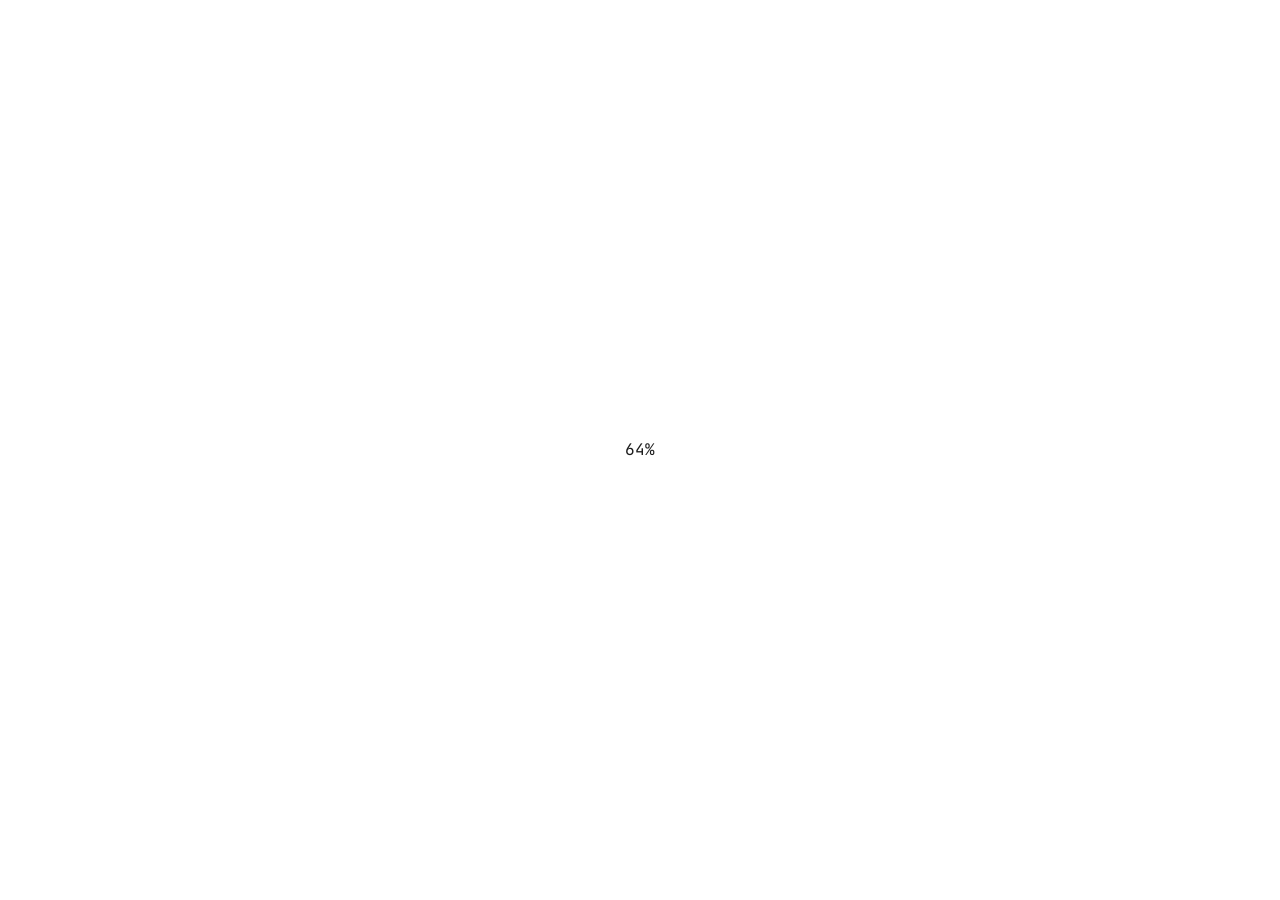
==== index.html @ c59735b4 "Contact modal: email opens mail client, telegram opens chat, phone copies on desktop and calls on mo" ====
<!doctype html>
<html lang="ru">
<head>
  <meta charset="utf-8" />
  <meta name="viewport" content="width=device-width, initial-scale=1" />
  <title>ruslan an — product designer</title>
  <meta name="description" content="product designer at paygine/method. 6 years in B2B/B2C: ux research and data-driven interface design." />
  <meta property="og:type" content="website" />
  <meta property="og:site_name" content="ruslan an" />
  <meta property="og:title" content="ruslan an — product designer" />
  <meta property="og:description" content="product designer at paygine/method. 6 years in B2B/B2C: ux research and data-driven interface design." />
  <meta property="og:url" content="https://antwentythree.site/" />
  <meta property="og:image" content="https://antwentythree.site/assets/og/og-default.jpg" />
  <meta property="og:image:type" content="image/jpeg" />
  <meta property="og:image:width" content="1200" />
  <meta property="og:image:height" content="630" />
  <meta property="og:image:alt" content="ruslan an — product designer" />
  <meta name="twitter:card" content="summary_large_image" />
  <meta name="twitter:title" content="ruslan an — product designer" />
  <meta name="twitter:description" content="product designer at paygine/method. 6 years in B2B/B2C: ux research and data-driven interface design." />
  <meta name="twitter:image" content="https://antwentythree.site/assets/og/og-default.jpg" />
  <link rel="icon" href="assets/img/1DFH9G4M8G8WKBAH5VSBCNGBVE.jpg" />
  <script>try{var t=localStorage.getItem('theme');document.documentElement.setAttribute('data-theme',t==='dark'?'dark':'light');}catch(e){}</script>
  <script>try{var n=(performance.getEntriesByType('navigation')[0]||{}).type,r=document.referrer,i=r&&r.indexOf(location.origin)===0;if(!matchMedia('(prefers-reduced-motion: reduce)').matches&&(n==='reload'||!i))document.documentElement.classList.add('loading');}catch(e){}</script>
  <link rel="preconnect" href="https://fonts.googleapis.com" />
  <link rel="preconnect" href="https://fonts.gstatic.com" crossorigin />
  <link href="https://fonts.googleapis.com/css2?family=JetBrains+Mono:wght@400;500&display=swap" rel="stylesheet" />
  <link rel="stylesheet" href="css/styles.css?v=1794955329" />
</head>
<body>
  <a id="top"></a>
  <div class="site">
    <div class="main-grid">

      <!-- ============ SIDEBAR ============ -->
      <aside class="card sidebar">
        <div class="stack gap-16 full">
          <div class="full" style="display:flex;align-items:flex-start;justify-content:space-between;gap:16px">
            <img class="avatar avatar--light" src="assets/img/1DFH9G4M8G8WKBAH5VSBCNGBVE.jpg" alt="Руслан Ан" /><img class="avatar avatar--dark" src="assets/img/avatar-dark.jpg" alt="Руслан Ан" />
            <div class="controls">
              <button class="lang-btn" type="button" aria-label="Сменить язык">eng</button>
              <button class="theme-btn" type="button" aria-label="Сменить тему">
                <svg class="icon i-moon" viewBox="0 0 24 24" fill="none" aria-hidden="true"><path d="M21 12.79A9 9 0 1 1 11.21 3 7 7 0 0 0 21 12.79z" stroke="currentColor" stroke-width="2" stroke-linecap="round" stroke-linejoin="round"/></svg>
                <svg class="icon i-sun" viewBox="0 0 24 24" fill="none" aria-hidden="true"><circle cx="12" cy="12" r="4" stroke="currentColor" stroke-width="2"/><path d="M12 2v2M12 20v2M2 12h2M20 12h2M4.9 4.9l1.4 1.4M17.7 17.7l1.4 1.4M19.1 4.9l-1.4 1.4M6.3 17.7l-1.4 1.4" stroke="currentColor" stroke-width="2" stroke-linecap="round"/></svg>
              </button>
            </div>
          </div>

          <div class="stack gap-16 full">
            <div class="stack gap-1 full">
              <div class="label" data-en="ruslan an">руслан ан</div>
              <div class="role" data-en="<span class='muted-56'>product designer at</span> <a class='co-link' href='https://paygine.ru/' target='_blank' rel='noopener'>paygine</a><span class='muted-56'>/</span><a class='co-link' href='https://methodpay.ru/' target='_blank' rel='noopener'>method</a>"><span class="muted-56">продуктовый дизайнер в</span> <a class="co-link" href="https://paygine.ru/" target="_blank" rel="noopener">paygine</a><span class="muted-56">/</span><a class="co-link" href="https://methodpay.ru/" target="_blank" rel="noopener">method</a></div>
            </div>

            <div class="stack gap-1 full">
              <a class="inline-link" href="about.html">
                <span class="label" data-en="experience">опыт</span>
                <svg class="icon" viewBox="0 0 24 24" fill="none" xmlns="http://www.w3.org/2000/svg" aria-hidden="true">
                  <path d="M8 16 16 8" stroke="currentColor" stroke-width="1.5" stroke-linecap="round"/>
                  <path d="M9 8h7v7" stroke="currentColor" stroke-width="1.5" stroke-linecap="round" stroke-linejoin="round"/>
                </svg>
              </a>
              <div class="muted-56" data-en="6 years in B2B/B2C (e-commerce, medtech, eventech, AI-tech, mobile apps). i've worked in studios, in product, in startups, and in managing / mentoring designers">6 лет в B2B/B2C (e-commerce, medtech, eventech, AI-tech, мобильные приложения) имею опыт работы в студиях, продукте, стартапах и управлении/обучении дизайнеров</div>
            </div>
          </div>
        </div>

        <div class="sidebar-links">
          <button class="contact-btn" type="button" data-contact aria-haspopup="dialog" aria-expanded="false"><span data-en="contact">связаться</span><kbd class="contact-kbd" aria-hidden="true">c</kbd></button>
        </div>
      </aside>

      <!-- ============ FEED ============ -->
      <main class="card feed">
        <div class="feed-inner">

          <!-- 4. lately -->
          <a class="work" href="https://t.me/lately_test_bot" target="_blank" rel="noopener">
            <div class="work-thumb"><video src="assets/video/lately.mp4?v=1794592111" poster="assets/video/lately-poster.jpg?v=1794592111" autoplay muted loop playsinline preload="auto" aria-label="lately — анимация приложения"></video></div>
            <div class="work-meta">
              <div class="label" data-en="lately — learn languages [2026]">lately — учись языкам [2026]</div>
              <div class="muted" data-en="in 2 weeks i vibe-coded a telegram bot for learning languages for the CIS market">за 2 недели навайбкодил тг-бота по обучению языков для сегмента СНГ</div>
            </div>
          </a>

          <!-- 5. на грядке -->
          <a class="work" href="https://gryadkavkus.ru/" target="_blank" rel="noopener">
            <div class="work-thumb"><video src="assets/video/na-gryadke.mp4?v=1794592111" poster="assets/video/na-gryadke-poster.jpg?v=1794592111" autoplay muted loop playsinline preload="auto" aria-label="на грядке — анимация приложения"></video></div>
            <div class="work-meta">
              <div class="label" data-en="na gryadke — delivery of fresh vegetables and fruits [2026]">на грядке — доставка свежих овощей и фруктов [2026]</div>
              <div class="muted" data-en="in 2 months we shipped a food-delivery PWA to production">за 2 месяца запустили в продакшен PWA-приложение доставки еды</div>
            </div>
          </a>

          <!-- 1. glamour.pay -->
          <a class="work" href="projects/glamour-pay.html">
            <div class="work-thumb"><video src="assets/video/glamour-pay.mp4?v=1794592111" poster="assets/video/glamour-pay-poster.jpg?v=1794592111" autoplay muted loop playsinline preload="auto" aria-label="glamour.pay — анимация приложения"></video></div>
            <div class="work-meta">
              <div class="label" data-en="glamour.pay - crypto wallet [2025]">glamour.pay - криптокошелек [2025]</div>
              <div class="muted" data-en="a short story of how our team built an MVP crypto wallet in 2 months">кратко расскажу как мы с командой за 2 месяца сделали MVP криптокошелька</div>
            </div>
          </a>

          <!-- 2. study.ai -->
          <a class="work" href="projects/study-ai.html">
            <div class="work-thumb"><img src="assets/img/cover-study-ai.jpg" alt="study.ai — ИИ-репетитор" loading="lazy" /></div>
            <div class="work-meta">
              <div class="label" data-en="study.ai - ai tutor [2025]">study.ai - ии репетитор [2025]</div>
              <div class="muted" data-en="how our team designed an ai tutor for kids and adults in a few weeks">как мы командой за несколько недель спроектировали ии-репетитора для детей и взрослых</div>
            </div>
          </a>

          <!-- 3. абрикос -->
          <a class="work" href="projects/abricos.html">
            <div class="work-thumb"><img src="assets/img/cover-abricos.jpg" alt="абрикос — маркетплейс для сада" loading="lazy" /></div>
            <div class="work-meta">
              <div class="label" data-en="abricos - marketplace for the garden [2024]">абрикос - маркетплейс для сада [2024]</div>
              <div class="muted" data-en="how we launched the marketplace MVP in 2 months of work">расскажу как мы запустили MVP маркетплейса за 2 месяца работы</div>
            </div>
          </a>

          <!-- 6. концепты -->
          <a class="work" href="projects/concepts.html">
            <div class="work-thumb"><video src="assets/video/showreel-ui.mp4" poster="assets/img/7ZRT0RH0VA4MEDFQQSR0DP57DM.png" autoplay muted loop playsinline preload="auto" aria-label="Концепты и дизайн — UI-шоурил"></video></div>
            <div class="work-meta">
              <div class="label" data-en="concepts, mobile apps and just cool design">Концепты, мобилки и просто классный дизайн</div>
              <div class="muted" data-en="every now and then i enjoy drawing various mobile app screens, website redesigns, posters, etc">периодически люблю рисовать разные экраны мобильных приложений, редизайн сайтов, плакаты и тд</div>
            </div>
          </a>

          <!-- итог -->
          <section class="feed-foot">
            <div class="work-meta">
              <div class="label" data-en="summary">итог</div>
              <div class="muted" data-en="looking for a team where i can influence the product and own the result — from research to launch">ищу команду где могу влиять на продукт и отвечать за результат от исследования до запуска</div>
            </div>
            <div class="feed-foot-actions">
              <button class="btn btn--dark has-kbd" type="button" data-contact aria-haspopup="dialog" aria-expanded="false"><span data-en="contact">связаться</span><kbd class="contact-kbd" aria-hidden="true">c</kbd></button>
              <a class="btn btn--light" href="#top" data-en="back to top">подняться наверх</a>
            </div>
          </section>

        </div>
        <div class="scroll-fade" aria-hidden="true"></div>
      </main>

    </div>
  </div>
  <script src="js/app.js?v=1794871083" defer></script>
  <script src="js/contact.js?v=1794955329" defer></script>
  <script src="js/reveal.js?v=1794871083" defer></script>
</body>
</html>
---- css/styles.css ----
/* ============================================================
   Руслан Ан — портфолио
   Дизайн-система (из макетов Paper «Jolly lantern»)
   Шрифт: JetBrains Mono · акцент: моноширинная editorial-типографика
   ============================================================ */

:root {
  --bg: #ffffff;
  --bg-muted: #f8f8f8;
  --ink: #1e1e1e;
  --on-dark: #ffffff;
  --border: rgba(30, 30, 30, 0.08);

  --font: "JetBrains Mono", ui-monospace, "SFMono-Regular", Menlo, monospace;

  --fs: 16px;
  --lh: 1.4;
  --tracking: -0.02em;

  /* spacing scale (Tailwind *4px) */
  --s1: 4px;
  --s2: 8px;
  --s3: 10px;
  --s4: 16px;
  --s6: 24px;
  --s8: 32px;
  --s12: 48px;
  --s14: 58px;
  --s16: 64px;

  /* radii */
  --r-xs: 8px;
  --r-sm: 16px;
  --r-md: 24px;
  --r-lg: 32px;
  --r-xl: 48px;

  /* layout */
  --col: 556px;      /* контентная колонка (кейсы / обо мне) */
  --sidebar: 337px;  /* сайдбар на главной */
  --feed: 362px;     /* колонка ленты проектов */
  --page-pad: 16px;
  --section-gap: 72px;
  --fade-h: 80px;
}

/* ---------- тёмная тема: инверсия цветов (серые кнопки/чипы не меняются) ---------- */
:root[data-theme="dark"] {
  --bg: #010101;
  --bg-muted: #010101;
  --ink: #f4f4f4;
  --border: rgba(255, 255, 255, 0.12);
}
:root[data-theme="dark"] .feed {
  scrollbar-color: rgba(255, 255, 255, 0.2) transparent;
}
:root[data-theme="dark"] .feed::-webkit-scrollbar-thumb { background: rgba(255, 255, 255, 0.2); }
:root[data-theme="dark"] .back:hover { background: rgba(255, 255, 255, 0.08); }

* { box-sizing: border-box; }

html { scroll-behavior: smooth; }

body {
  margin: 0;
  background: var(--bg);
  color: var(--ink);
  font-family: var(--font);
  font-size: var(--fs);
  line-height: var(--lh);
  letter-spacing: var(--tracking);
  font-weight: 400;
  -webkit-font-smoothing: antialiased;
  text-rendering: optimizeLegibility;
  overflow-wrap: anywhere;
  text-transform: lowercase; /* стилистика: весь текст строчными буквами */
}

body.theme-muted { background: var(--bg-muted); }

img { display: block; max-width: 100%; }
a { color: inherit; text-decoration: none; }

/* ---------- helpers ---------- */
.stack { display: flex; flex-direction: column; align-items: flex-start; }
.stack.center { align-items: center; }
.gap-1 { gap: var(--s1); }
.gap-2 { gap: var(--s2); }
.gap-4 { gap: var(--s4); }
.gap-6 { gap: var(--s6); }
.gap-8 { gap: var(--s8); }
.gap-12 { gap: var(--s12); }
.gap-14 { gap: var(--s14); }
.gap-16 { gap: var(--s16); }

.label { font-weight: 500; }
.muted { opacity: 0.5; }
.muted-56 { opacity: 0.56; }
/* ссылки на компании в подписи под именем: основной цвет текста, подчёркивание при наведении */
.co-link { color: inherit; text-decoration: underline; text-decoration-color: transparent; text-underline-offset: 3px; text-decoration-thickness: 1px; transition: text-decoration-color .2s; }
.co-link:hover, .co-link:focus-visible { text-decoration-color: currentColor; }
.pre { white-space: pre-wrap; }
.lower { text-transform: lowercase; }
.full { width: 100%; }

/* ---------- media ---------- */
.media { width: 100%; border-radius: var(--r-md); object-fit: cover; }
.media.flat { border-radius: 0; }
.media.sq { border-radius: var(--r-xl); }

/* ---------- buttons ---------- */
.btn {
  display: flex;
  align-items: center;
  justify-content: center;
  width: 100%;
  height: 56px;
  border-radius: var(--r-sm);
  font-weight: 500;
  letter-spacing: var(--tracking);
  border: 0;
  cursor: pointer;
  transition: transform 0.15s ease, opacity 0.15s ease, background 0.15s ease;
}
.btn:active { transform: scale(0.99); }
/* тёмная кнопка инвертируется вместе с темой */
.btn--dark { background: var(--ink); color: var(--bg); }
.btn--dark:hover { opacity: 0.88; }
/* серая кнопка — всегда серая, тёмный текст (в тёмной теме НЕ меняется) */
.btn--light { background: #f8f8f8; color: #1e1e1e; }
.btn--light:hover { background: #ededed; }

/* ---------- chips ---------- */
.chips { display: flex; flex-wrap: wrap; gap: var(--s2); align-content: flex-start; width: 100%; }
.chip {
  display: inline-flex;
  align-items: center;
  justify-content: center;
  padding: var(--s2);
  border-radius: var(--r-xs);
  background: #f8f8f8;        /* серый чип — всегда серый */
  color: #1e1e1e;
  text-transform: lowercase;
}

/* ---------- back arrow / inline link ---------- */
.icon { width: 24px; height: 24px; flex-shrink: 0; color: var(--ink); }
/* иконки следуют цвету текста (инверсия в тёмной теме) */
.icon [stroke] { stroke: currentColor; }
.icon [fill]:not([fill="none"]) { fill: currentColor; }
.back {
  display: inline-flex;
  align-items: center;
  justify-content: center;
  width: 40px;
  height: 40px;
  border-radius: 999px;
  transition: background 0.15s ease;
}
.back:hover { background: rgba(30, 30, 30, 0.06); }
.inline-link { display: inline-flex; align-items: center; gap: var(--s2); }
.inline-link .icon { opacity: 0.5; }
.inline-link:hover .icon { opacity: 0.85; }

/* ============================================================
   MAIN PAGE
   ============================================================ */
.site { max-width: 1232px; margin: 0 auto; padding: var(--page-pad); }

.main-grid { display: flex; align-items: flex-start; gap: 12px; }

.card {
  background: var(--bg);
  border: 1px solid var(--border);
  border-radius: var(--r-lg);
}
body.theme-muted .card { background: var(--bg-muted); }

/* sidebar */
.sidebar {
  width: var(--sidebar);
  flex-shrink: 0;
  padding: var(--s4);
  position: sticky;
  top: var(--page-pad);
  height: calc(100vh - var(--page-pad) * 2);
  display: flex;
  flex-direction: column;
  justify-content: space-between;
  gap: var(--s16);
  overflow: clip;
}
.avatar {
  width: 141px;
  height: 141px;
  border-radius: var(--r-md);
  object-fit: cover;
  object-position: center;
}
.sidebar-actions { display: flex; flex-direction: column; gap: var(--s4); width: 100%; }

/* feed */
.feed {
  flex: 1;
  min-width: 0;
  padding: var(--s4) 0 0 0;   /* 16px сверху, контент до краёв карточки */
  position: sticky;
  top: var(--page-pad);
  height: calc(100vh - var(--page-pad) * 2);
  overflow-y: auto;
  overflow-x: hidden;
  overscroll-behavior: contain;
  scrollbar-width: thin;
  scrollbar-color: rgba(30, 30, 30, 0.18) transparent;
}
.feed::-webkit-scrollbar { width: 8px; }
.feed::-webkit-scrollbar-thumb {
  background: rgba(30, 30, 30, 0.18);
  border-radius: 999px;
  border: 2px solid transparent;
  background-clip: padding-box;
}
.feed-inner {
  width: var(--feed);
  margin: 0 auto;
  display: flex;
  flex-direction: column;
  gap: var(--section-gap);
  padding: 0 0 var(--fade-h) 0;
}

/* нижний блюр-эффект объёма (остаётся у нижнего края при скролле) */
.scroll-fade {
  position: sticky;
  bottom: 0;
  height: var(--fade-h);
  margin-top: calc(var(--fade-h) * -1);
  pointer-events: none;
  z-index: 4;
  background: linear-gradient(to top, var(--bg) 18%, transparent);
  -webkit-backdrop-filter: blur(5px);
  backdrop-filter: blur(5px);
  -webkit-mask-image: linear-gradient(to top, #000 38%, transparent);
  mask-image: linear-gradient(to top, #000 38%, transparent);
  border-bottom-left-radius: var(--r-lg);
  border-bottom-right-radius: var(--r-lg);
}

/* правая панель с проектами — без рамки и скруглений */
.card.feed { border: none; border-radius: 0; }
.feed .scroll-fade { border-radius: 0; }

/* «обо мне» и кейсы — без обводки (обводка только у сайдбара на главной) */
.card.doc { border: none; border-radius: 0; }
.doc .scroll-fade { border-radius: 0; }

/* переключатели темы / языка */
.controls { display: flex; align-items: center; gap: var(--s4); flex-shrink: 0; }
.lang-btn, .theme-btn {
  background: none; border: 0; padding: 0; margin: 0;
  font-family: inherit; color: var(--ink); cursor: pointer;
  display: inline-flex; align-items: center;
  transition: opacity 0.15s ease;
}
.lang-btn { font-size: 16px; font-weight: 500; letter-spacing: var(--tracking); text-transform: lowercase; }
.theme-btn { width: 24px; height: 24px; justify-content: center; }
.lang-btn:hover, .theme-btn:hover { opacity: 0.55; }
.theme-btn .i-sun { display: none; }
:root[data-theme="dark"] .theme-btn .i-moon { display: none; }
:root[data-theme="dark"] .theme-btn .i-sun { display: inline-block; }
.work { display: flex; flex-direction: column; align-items: center; gap: var(--s8); text-decoration: none; }
.work-thumb {
  width: 360px;
  max-width: 100%;
  aspect-ratio: 360 / 372;
  border-radius: var(--r-lg);
  overflow: hidden;
  background: var(--bg-muted);
  position: relative;
  display: flex;
  align-items: center;
  justify-content: center;
}
.work-thumb img,
.work-thumb video { width: 100%; height: 100%; object-fit: cover; transition: transform 0.4s ease; }
a.work:hover .work-thumb img,
a.work:hover .work-thumb video { transform: scale(1.03); }
.work-thumb.soon img { filter: blur(0.75px) brightness(0.8); }
.work-thumb .soon-badge {
  position: absolute;
  color: #fff;
  font-weight: 500;
  z-index: 2;
}
.work-meta { display: flex; flex-direction: column; align-items: flex-start; gap: var(--s4); width: 100%; }
.work.is-soon .work-meta { opacity: 0.5; }

/* footer block inside feed (итог) */
.feed-foot { display: flex; flex-direction: column; align-items: center; gap: var(--s8); width: 100%; }
.feed-foot .media { border-radius: var(--r-xl); aspect-ratio: 1/1; }
.feed-foot-actions { display: flex; flex-direction: column; gap: var(--s4); width: 100%; }

/* ============================================================
   DOC PAGES (about / project)
   ============================================================ */
.doc {
  position: sticky;
  top: var(--page-pad);
  height: calc(100vh - var(--page-pad) * 2);
  overflow: hidden;
  padding: 0;
}
/* шапка: стрелка назад слева + переключатели справа, на одной линии (16px сверху) */
.doc-bar {
  position: absolute;
  top: var(--s4);
  left: var(--s4);
  right: var(--s4);
  display: flex;
  align-items: center;
  justify-content: space-between;
  z-index: 5;
  pointer-events: none;
}
.doc-bar > * { pointer-events: auto; }
.doc-scroll {
  height: 100%;
  overflow-y: auto;
  overflow-x: hidden;
  overscroll-behavior: contain;
  scrollbar-width: thin;
  scrollbar-color: rgba(30, 30, 30, 0.18) transparent;
  padding: var(--s4) var(--s4) 0 var(--s4);
}
.doc-scroll::-webkit-scrollbar { width: 8px; }
.doc-scroll::-webkit-scrollbar-thumb {
  background: rgba(30, 30, 30, 0.18);
  border-radius: 999px; border: 2px solid transparent; background-clip: padding-box;
}
:root[data-theme="dark"] .doc-scroll { scrollbar-color: rgba(255,255,255,0.2) transparent; }
:root[data-theme="dark"] .doc-scroll::-webkit-scrollbar-thumb { background: rgba(255,255,255,0.2); }
.doc-col {
  width: var(--col);
  max-width: 100%;
  margin: 0 auto;
  display: flex;
  flex-direction: column;
  align-items: flex-start;
  gap: var(--s12);
  padding-bottom: var(--fade-h);
}
.hero-icon {
  width: 72px;
  height: 72px;
  border-radius: 18px;
  object-fit: cover;
}
.next-thumb {
  width: 100%;
  aspect-ratio: 360 / 372;
  border-radius: var(--r-lg);
  object-fit: cover;
}

/* ============================================================
   RESPONSIVE
   ============================================================ */
@media (max-width: 900px) {
  :root { --page-pad: 16px; --section-gap: 72px; }

  .main-grid { flex-direction: column; gap: 16px; }
  .sidebar {
    width: 100%;
    position: static;
    height: auto;
    min-height: 0;
    gap: var(--s12);
  }
  /* на мобилке лента скроллится вместе со страницей */
  .feed {
    width: 100%;        /* на всю ширину, чтобы колонка проектов встала по центру */
    padding: 0;
    position: static;
    height: auto;
    overflow: visible;
  }
  .feed-inner { width: 100%; max-width: 420px; margin: 0 auto; padding: 0; }
  .work-thumb { width: 100%; }

  /* на мобилке карточки без рамок — ближе к мобильному макету */
  .card { border: none; border-radius: 0; background: transparent; }
  body.theme-muted .card { background: transparent; }
  .feed { border: none; }
  .scroll-fade { display: none; }

  /* doc-страницы на мобилке: обычная прокрутка, шапка прилипает сверху */
  .doc {
    position: static;
    height: auto;
    overflow: visible;
  }
  .doc-scroll {
    height: auto;
    overflow: visible;
    padding: 0;
  }
  .doc-bar {
    position: sticky;
    top: 0;
    left: auto; right: auto;
    padding: 8px 0;
    margin-bottom: 8px;
    background: var(--bg);
  }
  .doc-col { padding-bottom: 0; }
}

@media (max-width: 480px) {
  :root { --fs: 15px; }
}

/* скрытые скроллбары: скролл работает, полоса не видна */
html, body, .feed, .doc-scroll {
  scrollbar-width: none;
  -ms-overflow-style: none;
}
html::-webkit-scrollbar,
body::-webkit-scrollbar,
.feed::-webkit-scrollbar,
.doc-scroll::-webkit-scrollbar { display: none; width: 0; height: 0; }

/* аватар: светлая тема — обычное фото, тёмная — альтернативное */
.avatar--dark { display: none; }
:root[data-theme="dark"] .avatar--light { display: none; }
:root[data-theme="dark"] .avatar--dark { display: block; }

/* тёмная тема: CV — прозрачная кнопка с белой обводкой */
:root[data-theme="dark"] .sidebar .btn--light {
  background: transparent;
  color: var(--ink);
  border: 1px solid #f4f4f4;
}
:root[data-theme="dark"] .sidebar .btn--light:hover { background: rgba(255, 255, 255, 0.08); }

/* блок «итог / summary» — только в мобильной версии */
@media (min-width: 901px) {
  .feed-foot { display: none; }
}

/* стрелка «наверх» — появляется, когда долистали до низа */
.to-top {
  position: fixed;
  right: calc(max(var(--page-pad), (100vw - 1232px) / 2 + var(--page-pad)) + 16px);
  bottom: calc(var(--page-pad) + 16px);
  z-index: 20;
  width: 40px;
  height: 40px;
  border-radius: 999px;
  border: 1px solid var(--border);
  background: var(--bg);
  color: var(--ink);
  display: inline-flex;
  align-items: center;
  justify-content: center;
  padding: 0;
  cursor: pointer;
  opacity: 0;
  transform: translateY(8px);
  pointer-events: none;
  transition: opacity 0.2s ease, transform 0.2s ease, background 0.15s ease;
}
.to-top.is-visible { opacity: 1; transform: none; pointer-events: auto; }
.to-top:hover { background: var(--bg-muted); }
:root[data-theme="dark"] .to-top:hover { background: #1a1a1a; }

/* ---------- кастомный курсор (только мышь/трекпад) ---------- */
@media (hover: hover) and (pointer: fine) {
  html, body, body *, body *::before, body *::after {
    cursor: url("../assets/cursor/cursor-light.svg?v=2") 5 4, default !important;
  }
  :root[data-theme="dark"],
  :root[data-theme="dark"] body,
  :root[data-theme="dark"] body *,
  :root[data-theme="dark"] body *::before,
  :root[data-theme="dark"] body *::after {
    cursor: url("../assets/cursor/cursor-dark.svg?v=2") 5 4, default !important;
  }
}

/* мягкая тень под курсором */
.cursor-shadow {
  position: fixed;
  inset: 0;
  z-index: 1001;
  overflow: hidden;
  pointer-events: none;
  opacity: 0;
  transition: opacity 0.25s ease;
}
.cursor-shadow::before {
  content: "";
  position: absolute;
  top: 0;
  left: 0;
  width: 180px;
  height: 150px;
  background: radial-gradient(ellipse 90px 75px at center,
    rgba(20, 25, 35, 0.09) 0%, rgba(20, 25, 35, 0.035) 35%, transparent 75%);
  transform: translate3d(var(--shadow-x, -180px), var(--shadow-y, -150px), 0);
}
/* тёмная тема: инверсия — едва заметное светлое свечение */
:root[data-theme="dark"] .cursor-shadow::before {
  background: radial-gradient(ellipse 90px 75px at center,
    rgba(255, 255, 255, 0.06) 0%, rgba(255, 255, 255, 0.022) 35%, transparent 75%);
}
@media (hover: hover) and (pointer: fine) {
  .cursor-shadow.is-visible { opacity: 1; }
}
@media (prefers-reduced-motion: reduce) {
  .cursor-shadow { display: none; }
}

/* «следующий проект» внизу кейса */
.next-project {
  width: 100%;
  border-top: 1px solid var(--border);
  padding-top: var(--s8);
  display: flex;
  justify-content: flex-end;
}
.next-project a {
  display: inline-flex;
  align-items: center;
  gap: var(--s2);
  opacity: 0.56;
  transition: opacity 0.15s ease;
}
.next-project a:hover { opacity: 1; }
.next-project .icon { transition: transform 0.2s ease; }
.next-project a:hover .icon { transform: translateX(3px); }

/* картинка ждёт анимации появления (см. js/reveal.js) */
.reveal-pending { opacity: 0; }
@media (prefers-reduced-motion: reduce) { .reveal-pending { opacity: 1; } }

/* ссылки внизу сайдбара (вместо кнопок CV / telegram) */
.sidebar-links { display: flex; flex-direction: column; align-items: flex-start; gap: var(--s2); }

/* ---------- лоудер: счётчик 0% → 100% ---------- */
/* пока не загрузился JS, экран закрывает псевдоэлемент с «0%» */
html.loading::before,
.preloader {
  position: fixed;
  inset: 0;
  z-index: 10000;
  display: flex;
  align-items: center;
  justify-content: center;
  background: var(--bg);
  color: var(--ink);
  font-family: var(--font);
  font-size: 16px;
  line-height: 1;
  font-variant-numeric: tabular-nums;
}
html.loading::before { content: "0%"; }
html.loading.loader-ready::before { content: none; }
html.loading body { overflow: hidden; }
.preloader { transition: opacity 1s cubic-bezier(.45, 0, .55, 1); }
.preloader.is-out { opacity: 0; pointer-events: none; }
.preloader__counter { transition: opacity 1s cubic-bezier(.45, 0, .55, 1); }
.preloader.is-out .preloader__counter { opacity: 0; }

/* ---------- списки с буллетами («задачи и достижения») ---------- */
.bullets > div {
  position: relative;
  padding-left: 1.5ch;
}
.bullets > div::before {
  content: "•";
  position: absolute;
  left: 0;
}

/* ---------- просмотр картинок (lightbox) ---------- */
.doc-col img.media { cursor: pointer; }
.lightbox-backdrop {
  position: fixed;
  inset: 0;
  z-index: 9000;
  background: color-mix(in oklch, var(--bg) 50%, transparent);
  -webkit-backdrop-filter: blur(16px);
  backdrop-filter: blur(16px);
}
.lightbox-img {
  position: fixed;
  z-index: 9001;
  object-fit: cover;
  margin: 0;
  max-width: none;
}
html.lightbox-open .to-top,
html.lightbox-open .cursor-shadow { opacity: 0; }

/* ============================================================
   Кнопка «связаться» и модалка «контакты» (как Contact на mishanaer.com)
   ============================================================ */
.contact-btn {
  position: relative;
  display: flex;
  align-items: center;
  justify-content: center;
  align-self: stretch;
  width: 100%;
  height: 40px;
  padding: 0 32px;
  border: 0;
  border-radius: 10px;
  background: var(--ink);
  color: var(--bg);
  font: inherit;
  font-size: 14px;
  font-weight: 500;
  letter-spacing: -0.01em;
  transition: transform 0.1s ease-out, opacity 0.1s ease-out;
}
.contact-btn:hover { opacity: 0.8; }
.contact-btn:active { transform: scale(0.99); }
.has-kbd { position: relative; }
/* подсказка клавиши «C» — только там, где есть клавиатура и мышь */
.contact-kbd {
  display: none;
  position: absolute;
  top: 50%;
  right: 8px;
  width: 24px;
  height: 24px;
  transform: translateY(-50%);
  align-items: center;
  justify-content: center;
  border: 1px solid color-mix(in srgb, var(--bg) 20%, transparent);
  border-bottom-width: 3px;
  border-radius: 8px;
  color: color-mix(in srgb, var(--bg) 70%, transparent);
  font: inherit;
  font-size: 11px;
  font-weight: 500;
  line-height: 1;
  text-transform: uppercase;
}
.btn .contact-kbd { right: 16px; }
@media (hover: hover) and (pointer: fine) {
  .contact-kbd { display: flex; }
}

.contact-overlay {
  position: fixed;
  inset: 0;
  z-index: 1000;
  display: flex;
  align-items: center;
  justify-content: center;
  padding: 32px;
  background: rgba(0, 0, 0, 0.5);
  -webkit-backdrop-filter: blur(4px);
  backdrop-filter: blur(4px);
  opacity: 0;
  transition: opacity 0.15s ease-out;
}
.contact-overlay[hidden] { display: none; }
.contact-overlay.is-open { opacity: 1; }
.contact-dialog {
  width: 100%;
  max-width: 300px;
  padding: 16px 12px 12px;
  border: 1px solid var(--border);
  border-radius: 20px;
  background: var(--bg);
  color: var(--ink);
  box-shadow: 0 10px 40px rgba(0, 0, 0, 0.18);
  outline: none;
  transform: scale(0.95);
  transition: transform 0.15s ease-out;
}
.contact-overlay.is-open .contact-dialog { transform: none; }
.contact-dialog__head { display: flex; align-items: center; justify-content: space-between; padding: 0 0 8px 8px; }
.contact-dialog__title { margin: 0; font-size: 14px; font-weight: 500; line-height: 24px; letter-spacing: -0.01em; }
.contact-close {
  display: flex;
  align-items: center;
  justify-content: center;
  width: 24px;
  height: 24px;
  padding: 0;
  border: 0;
  border-radius: 50%;
  background: color-mix(in srgb, var(--ink) 8%, transparent);
  color: var(--ink);
  transition: background 0.15s ease;
}
.contact-close:hover { background: color-mix(in srgb, var(--ink) 14%, transparent); }
.contact-close svg { width: 14px; height: 14px; }
.contact-list { display: flex; flex-direction: column; }
.contact-row {
  display: flex;
  align-items: center;
  width: 100%;
  padding: 9px 8px 7px;
  border: 0;
  border-radius: 8px;
  background: transparent;
  color: inherit;
  font: inherit;
  text-align: left;
  text-decoration: none;
  transition: background 0.15s ease;
}
.contact-row:hover, .contact-row:focus-visible { background: color-mix(in srgb, var(--ink) 5%, transparent); outline: none; }
.contact-row__text { display: flex; flex-direction: column; min-width: 0; }
.contact-row__label { font-size: 12px; line-height: 16px; opacity: 0.5; transition: opacity 0.15s ease; }
.contact-row.is-copied .contact-row__label { opacity: 0.8; }
.contact-row__value { font-size: 14px; line-height: 20px; overflow-wrap: anywhere; }
.contact-live { position: absolute; width: 1px; height: 1px; overflow: hidden; clip: rect(0 0 0 0); }
@media (prefers-reduced-motion: reduce) {
  .contact-overlay, .contact-dialog, .contact-btn { transition-duration: 0.01ms; }
}
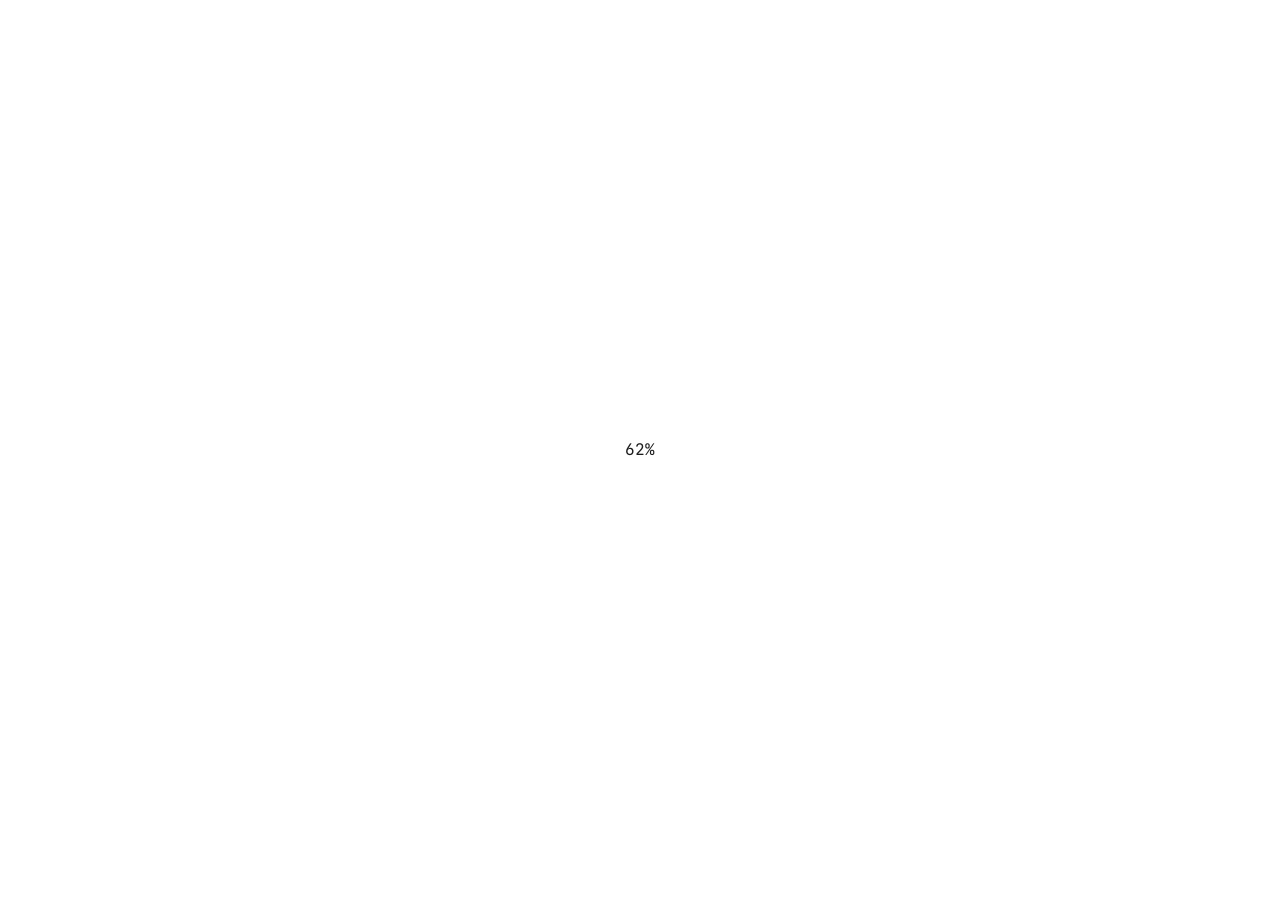
==== commit c3d5058a: "Video covers: new lately, na gryadke, glamour.pay; abricos gets a video cover Co-Authored-By: Claude" ====
--- a/index.html
+++ b/index.html
@@ -76,7 +76,7 @@
 
           <!-- 4. lately -->
           <a class="work" href="https://t.me/lately_test_bot" target="_blank" rel="noopener">
-            <div class="work-thumb"><video src="assets/video/lately.mp4?v=1794592111" poster="assets/video/lately-poster.jpg?v=1794592111" autoplay muted loop playsinline preload="auto" aria-label="lately — анимация приложения"></video></div>
+            <div class="work-thumb"><video src="assets/video/lately.mp4?v=1795272677" poster="assets/video/lately-poster.jpg?v=1795272677" autoplay muted loop playsinline preload="auto" aria-label="lately — анимация приложения"></video></div>
             <div class="work-meta">
               <div class="label" data-en="lately — learn languages [2026]">lately — учись языкам [2026]</div>
               <div class="muted" data-en="in 2 weeks i vibe-coded a telegram bot for learning languages for the CIS market">за 2 недели навайбкодил тг-бота по обучению языков для сегмента СНГ</div>
@@ -85,7 +85,7 @@
 
           <!-- 5. на грядке -->
           <a class="work" href="https://gryadkavkus.ru/" target="_blank" rel="noopener">
-            <div class="work-thumb"><video src="assets/video/na-gryadke.mp4?v=1794592111" poster="assets/video/na-gryadke-poster.jpg?v=1794592111" autoplay muted loop playsinline preload="auto" aria-label="на грядке — анимация приложения"></video></div>
+            <div class="work-thumb"><video src="assets/video/na-gryadke.mp4?v=1795272677" poster="assets/video/na-gryadke-poster.jpg?v=1795272677" autoplay muted loop playsinline preload="auto" aria-label="на грядке — анимация приложения"></video></div>
             <div class="work-meta">
               <div class="label" data-en="na gryadke — delivery of fresh vegetables and fruits [2026]">на грядке — доставка свежих овощей и фруктов [2026]</div>
               <div class="muted" data-en="in 2 months we shipped a food-delivery PWA to production">за 2 месяца запустили в продакшен PWA-приложение доставки еды</div>
@@ -94,7 +94,7 @@
 
           <!-- 1. glamour.pay -->
           <a class="work" href="projects/glamour-pay.html">
-            <div class="work-thumb"><video src="assets/video/glamour-pay.mp4?v=1794592111" poster="assets/video/glamour-pay-poster.jpg?v=1794592111" autoplay muted loop playsinline preload="auto" aria-label="glamour.pay — анимация приложения"></video></div>
+            <div class="work-thumb"><video src="assets/video/glamour-pay.mp4?v=1795272677" poster="assets/video/glamour-pay-poster.jpg?v=1795272677" autoplay muted loop playsinline preload="auto" aria-label="glamour.pay — анимация приложения"></video></div>
             <div class="work-meta">
               <div class="label" data-en="glamour.pay - crypto wallet [2025]">glamour.pay - криптокошелек [2025]</div>
               <div class="muted" data-en="a short story of how our team built an MVP crypto wallet in 2 months">кратко расскажу как мы с командой за 2 месяца сделали MVP криптокошелька</div>
@@ -112,7 +112,7 @@
 
           <!-- 3. абрикос -->
           <a class="work" href="projects/abricos.html">
-            <div class="work-thumb"><img src="assets/img/cover-abricos.jpg" alt="абрикос — маркетплейс для сада" loading="lazy" /></div>
+            <div class="work-thumb"><video src="assets/video/abricos.mp4?v=1795272677" poster="assets/video/abricos-poster.jpg?v=1795272677" autoplay muted loop playsinline preload="auto" aria-label="абрикос — анимация маркетплейса"></video></div>
             <div class="work-meta">
               <div class="label" data-en="abricos - marketplace for the garden [2024]">абрикос - маркетплейс для сада [2024]</div>
               <div class="muted" data-en="how we launched the marketplace MVP in 2 months of work">расскажу как мы запустили MVP маркетплейса за 2 месяца работы</div>
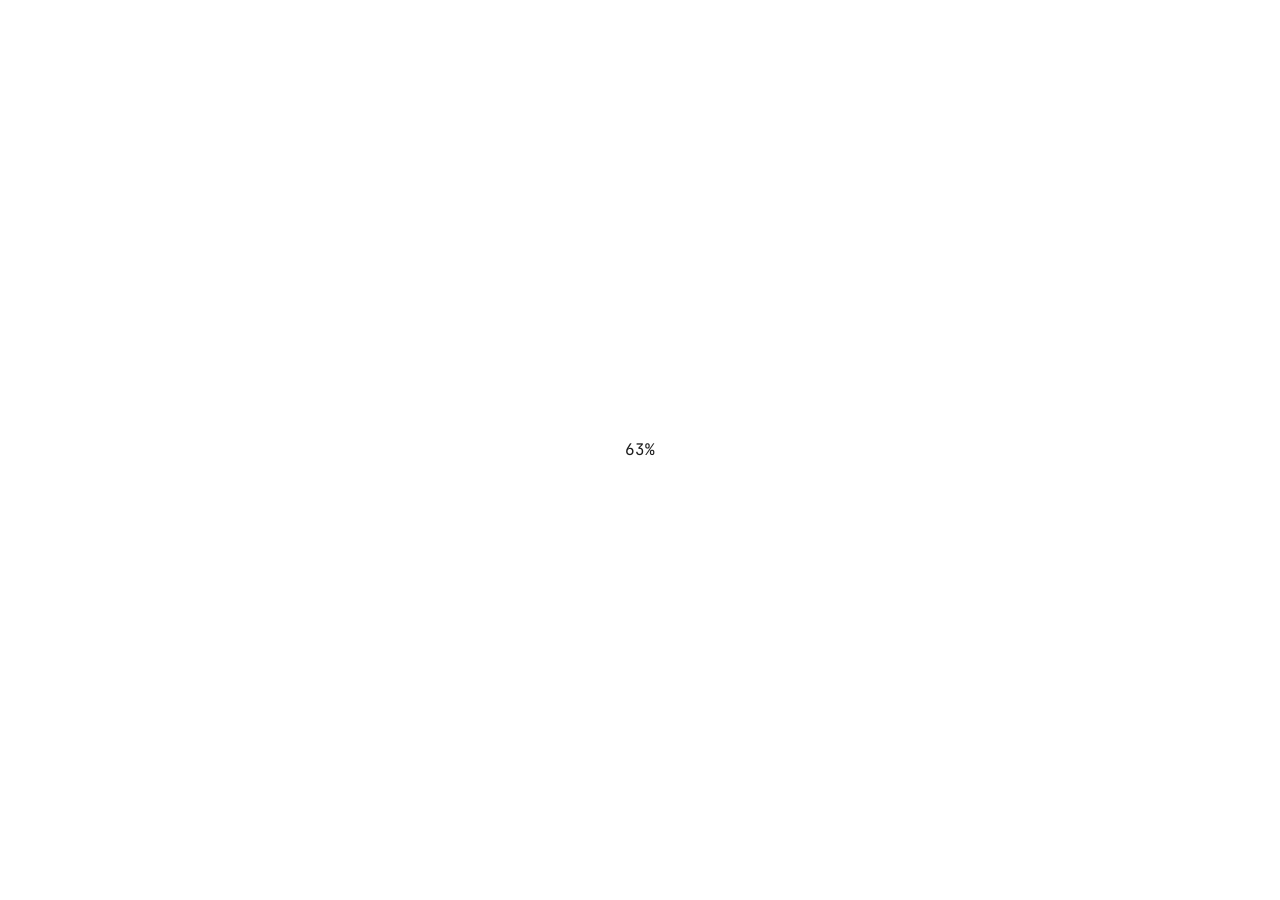
==== commit b830a90c: "Study.ai card: video cover Co-Authored-By: Claude Opus 5.5 <noreply@anthropic.com>" ====
--- a/index.html
+++ b/index.html
@@ -103,7 +103,7 @@
 
           <!-- 2. study.ai -->
           <a class="work" href="projects/study-ai.html">
-            <div class="work-thumb"><img src="assets/img/cover-study-ai.jpg" alt="study.ai — ИИ-репетитор" loading="lazy" /></div>
+            <div class="work-thumb"><video src="assets/video/study-ai.mp4?v=1795527051" poster="assets/video/study-ai-poster.jpg?v=1795527051" autoplay muted loop playsinline preload="auto" aria-label="study.ai — анимация приложения"></video></div>
             <div class="work-meta">
               <div class="label" data-en="study.ai - ai tutor [2025]">study.ai - ии репетитор [2025]</div>
               <div class="muted" data-en="how our team designed an ai tutor for kids and adults in a few weeks">как мы командой за несколько недель спроектировали ии-репетитора для детей и взрослых</div>
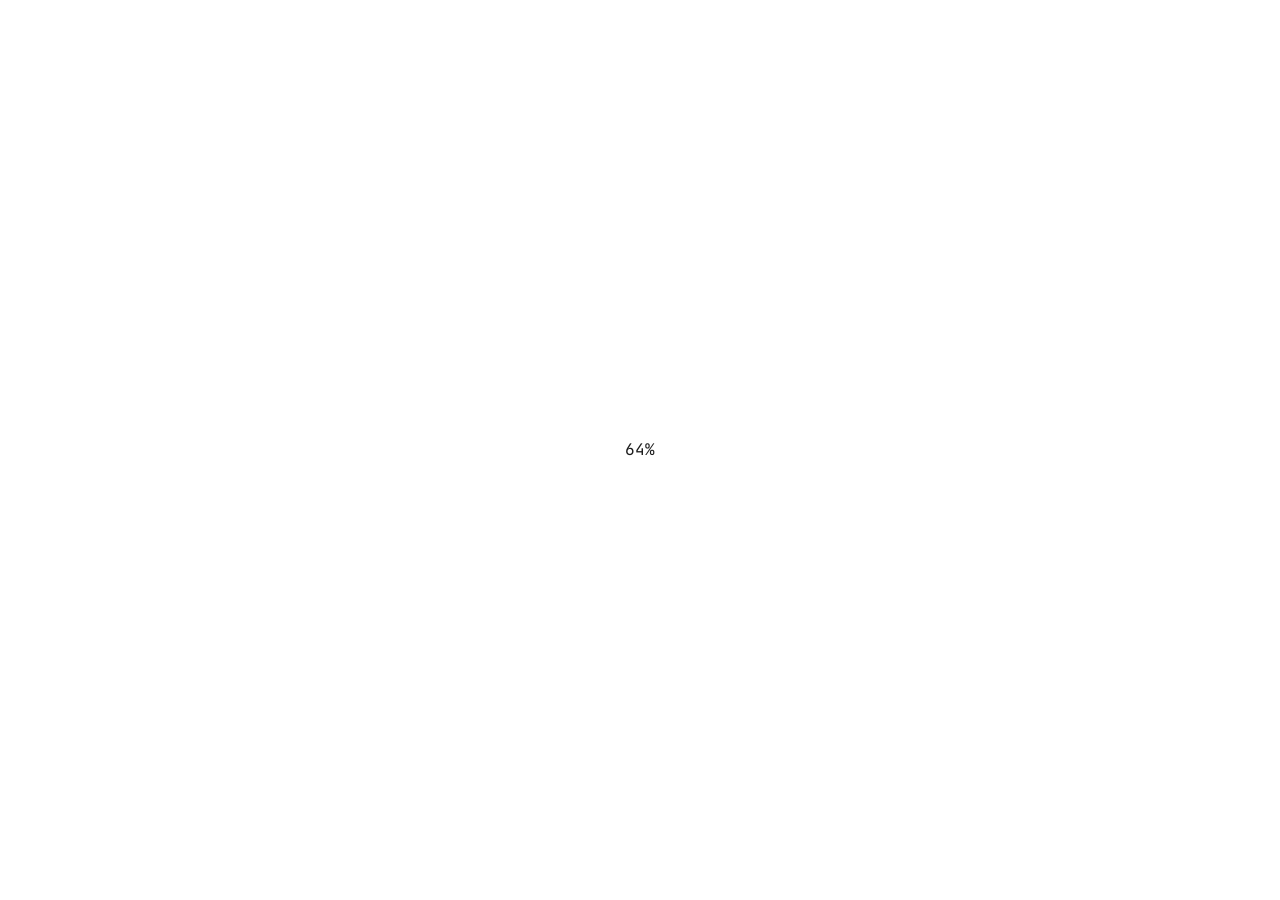
==== commit 79de623c: "Study.ai card: updated video cover Co-Authored-By: Claude Opus 5.5 <noreply@anthropic.com>" ====
--- a/index.html
+++ b/index.html
@@ -103,7 +103,7 @@
 
           <!-- 2. study.ai -->
           <a class="work" href="projects/study-ai.html">
-            <div class="work-thumb"><video src="assets/video/study-ai.mp4?v=1795527051" poster="assets/video/study-ai-poster.jpg?v=1795527051" autoplay muted loop playsinline preload="auto" aria-label="study.ai — анимация приложения"></video></div>
+            <div class="work-thumb"><video src="assets/video/study-ai.mp4?v=1795686358" poster="assets/video/study-ai-poster.jpg?v=1795686358" autoplay muted loop playsinline preload="auto" aria-label="study.ai — анимация приложения"></video></div>
             <div class="work-meta">
               <div class="label" data-en="study.ai - ai tutor [2025]">study.ai - ии репетитор [2025]</div>
               <div class="muted" data-en="how our team designed an ai tutor for kids and adults in a few weeks">как мы командой за несколько недель спроектировали ии-репетитора для детей и взрослых</div>
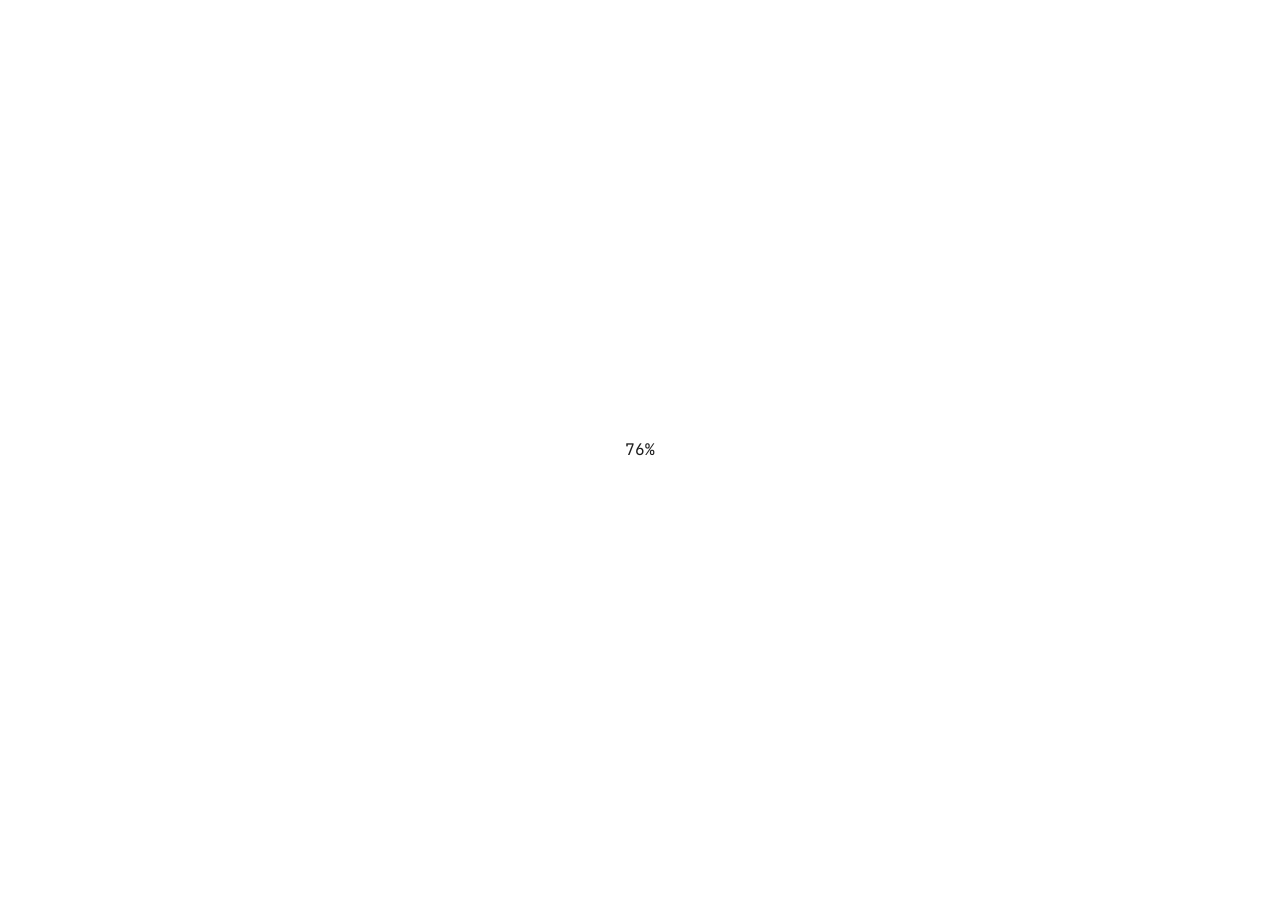
==== commit 72ba2461: "Main page layout like dmvdsgn.com: 534x732 project cards, borderless sidebar, contact button under t" ====
--- a/index.html
+++ b/index.html
@@ -25,7 +25,7 @@
   <link rel="preconnect" href="https://fonts.googleapis.com" />
   <link rel="preconnect" href="https://fonts.gstatic.com" crossorigin />
   <link href="https://fonts.googleapis.com/css2?family=JetBrains+Mono:wght@400;500&display=swap" rel="stylesheet" />
-  <link rel="stylesheet" href="css/styles.css?v=1794955329" />
+  <link rel="stylesheet" href="css/styles.css?v=1795757359" />
 </head>
 <body>
   <a id="top"></a>
--- a/css/styles.css
+++ b/css/styles.css
@@ -38,7 +38,7 @@
   /* layout */
   --col: 556px;      /* контентная колонка (кейсы / обо мне) */
   --sidebar: 337px;  /* сайдбар на главной */
-  --feed: 362px;     /* колонка ленты проектов */
+  --feed: 534px;     /* колонка ленты проектов (как на dmvdsgn.com) */
   --page-pad: 16px;
   --section-gap: 72px;
   --fade-h: 80px;
@@ -186,10 +186,12 @@
   height: calc(100vh - var(--page-pad) * 2);
   display: flex;
   flex-direction: column;
-  justify-content: space-between;
-  gap: var(--s16);
+  justify-content: flex-start;
+  gap: var(--s8);
   overflow: clip;
 }
+/* сайдбар без рамки — как в референсе */
+.card.sidebar { border: none; border-radius: 0; }
 .avatar {
   width: 141px;
   height: 141px;
@@ -270,12 +272,12 @@
 :root[data-theme="dark"] .theme-btn .i-sun { display: inline-block; }
 .work { display: flex; flex-direction: column; align-items: center; gap: var(--s8); text-decoration: none; }
 .work-thumb {
-  width: 360px;
+  width: 534px;
   max-width: 100%;
-  aspect-ratio: 360 / 372;
-  border-radius: var(--r-lg);
+  aspect-ratio: 534 / 732;
+  border-radius: 20px;
   overflow: hidden;
-  background: var(--bg-muted);
+  background: #f1f1f1;
   position: relative;
   display: flex;
   align-items: center;
@@ -283,6 +285,9 @@
 }
 .work-thumb img,
 .work-thumb video { width: 100%; height: 100%; object-fit: cover; transition: transform 0.4s ease; }
+/* квадратное видео целиком по центру вертикальной карточки, сверху и снизу — серая подложка */
+.work-thumb video { height: auto; aspect-ratio: 1 / 1; object-fit: contain; }
+:root[data-theme="dark"] .work-thumb { background: #161616; }
 a.work:hover .work-thumb img,
 a.work:hover .work-thumb video { transform: scale(1.03); }
 .work-thumb.soon img { filter: blur(0.75px) brightness(0.8); }
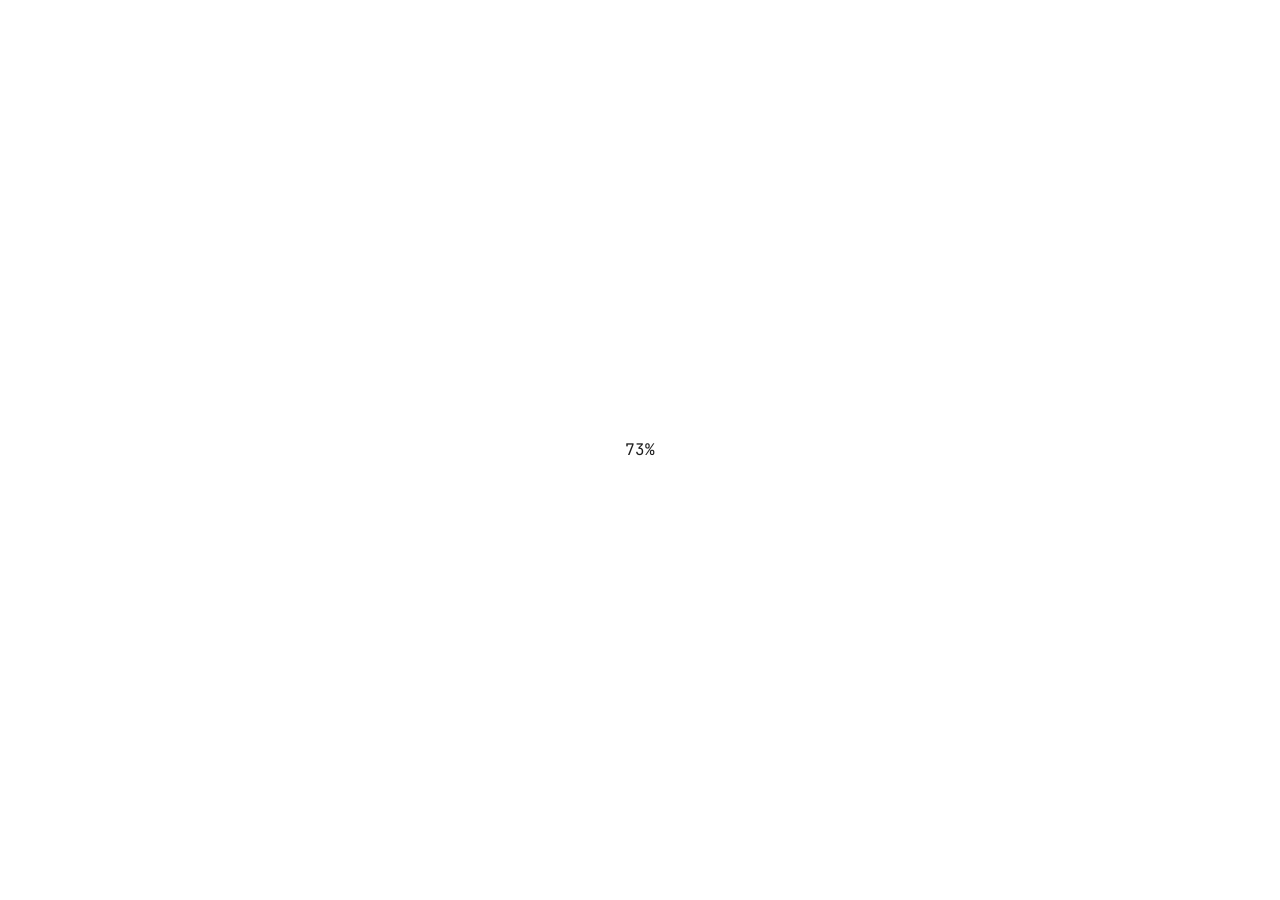
==== commit a2c75162: "Project covers: square 534x534, no gray bands Co-Authored-By: Claude Opus 5.5 <noreply@anthropic.com" ====
--- a/index.html
+++ b/index.html
@@ -25,7 +25,7 @@
   <link rel="preconnect" href="https://fonts.googleapis.com" />
   <link rel="preconnect" href="https://fonts.gstatic.com" crossorigin />
   <link href="https://fonts.googleapis.com/css2?family=JetBrains+Mono:wght@400;500&display=swap" rel="stylesheet" />
-  <link rel="stylesheet" href="css/styles.css?v=1795757359" />
+  <link rel="stylesheet" href="css/styles.css?v=1795757528" />
 </head>
 <body>
   <a id="top"></a>
--- a/css/styles.css
+++ b/css/styles.css
@@ -274,7 +274,7 @@
 .work-thumb {
   width: 534px;
   max-width: 100%;
-  aspect-ratio: 534 / 732;
+  aspect-ratio: 1 / 1;
   border-radius: 20px;
   overflow: hidden;
   background: #f1f1f1;
@@ -285,9 +285,6 @@
 }
 .work-thumb img,
 .work-thumb video { width: 100%; height: 100%; object-fit: cover; transition: transform 0.4s ease; }
-/* квадратное видео целиком по центру вертикальной карточки, сверху и снизу — серая подложка */
-.work-thumb video { height: auto; aspect-ratio: 1 / 1; object-fit: contain; }
-:root[data-theme="dark"] .work-thumb { background: #161616; }
 a.work:hover .work-thumb img,
 a.work:hover .work-thumb video { transform: scale(1.03); }
 .work-thumb.soon img { filter: blur(0.75px) brightness(0.8); }
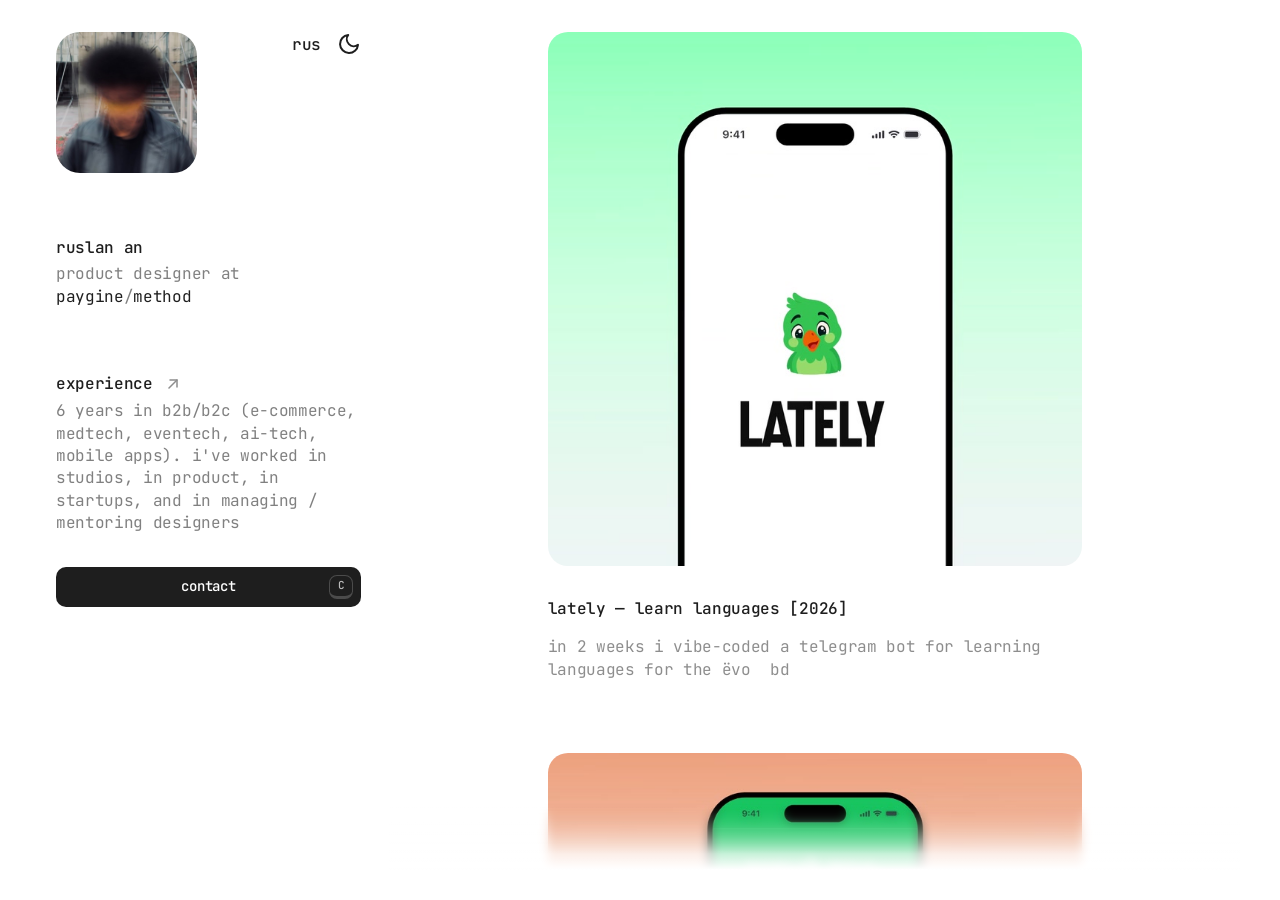
==== commit fc0a3250: "Disable entry loader for now (loader code kept in app.js) Co-Authored-By: Claude Opus 5.5 <noreply@a" ====
--- a/index.html
+++ b/index.html
@@ -21,7 +21,7 @@
   <meta name="twitter:image" content="https://antwentythree.site/assets/og/og-default.jpg" />
   <link rel="icon" href="assets/img/1DFH9G4M8G8WKBAH5VSBCNGBVE.jpg" />
   <script>try{var t=localStorage.getItem('theme');document.documentElement.setAttribute('data-theme',t==='dark'?'dark':'light');}catch(e){}</script>
-  <script>try{var n=(performance.getEntriesByType('navigation')[0]||{}).type,r=document.referrer,i=r&&r.indexOf(location.origin)===0;if(!matchMedia('(prefers-reduced-motion: reduce)').matches&&(n==='reload'||!i))document.documentElement.classList.add('loading');}catch(e){}</script>
+  <!-- лоудер при входе временно отключён: чтобы вернуть, верните скрипт, который добавляет html.loading (код лоудера остался в js/app.js) -->
   <link rel="preconnect" href="https://fonts.googleapis.com" />
   <link rel="preconnect" href="https://fonts.gstatic.com" crossorigin />
   <link href="https://fonts.googleapis.com/css2?family=JetBrains+Mono:wght@400;500&display=swap" rel="stylesheet" />
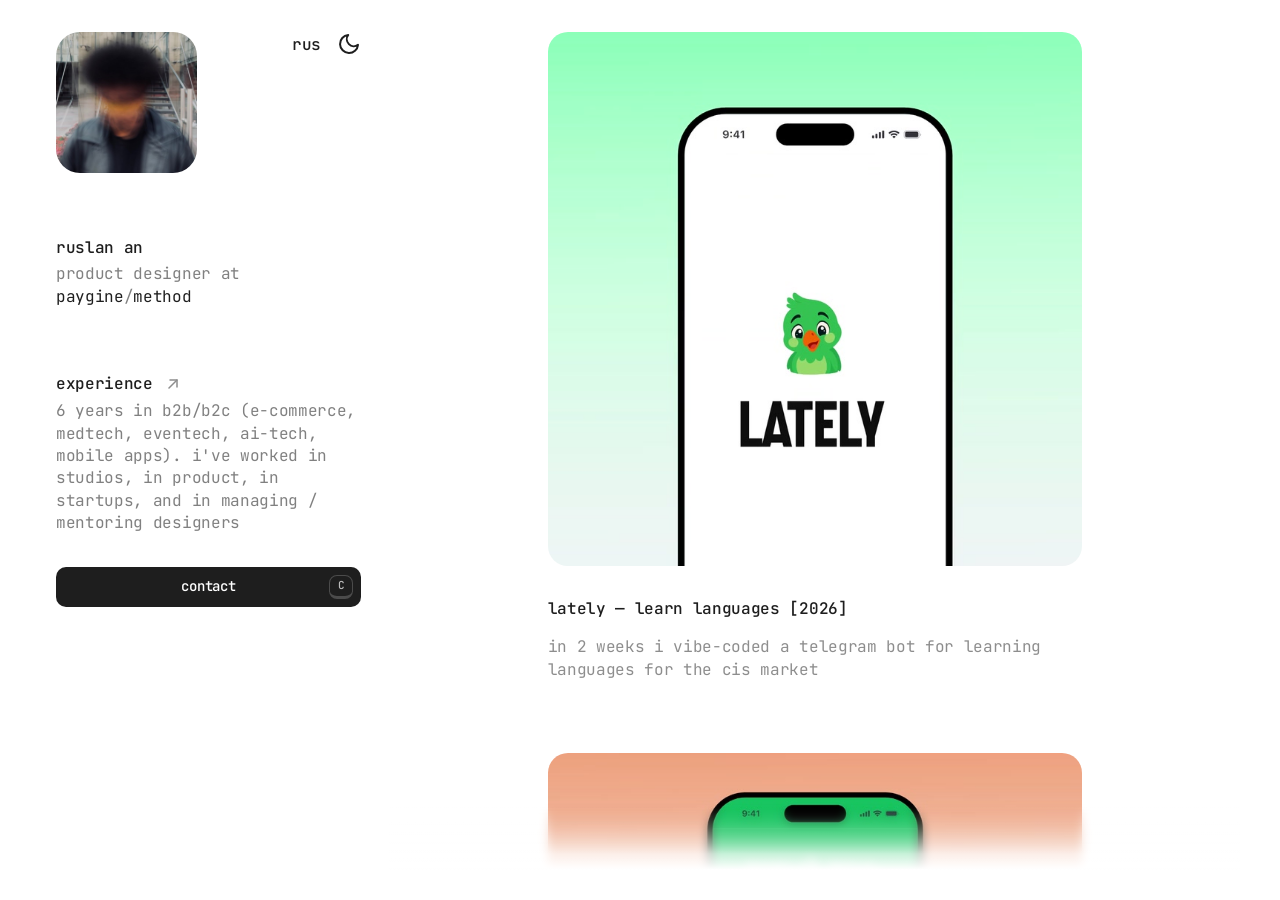
==== commit 954cb25d: "Mobile: remove summary block with contact and back-to-top buttons Co-Authored-By: Claude Opus 5.5 <n" ====
--- a/index.html
+++ b/index.html
@@ -25,7 +25,7 @@
   <link rel="preconnect" href="https://fonts.googleapis.com" />
   <link rel="preconnect" href="https://fonts.gstatic.com" crossorigin />
   <link href="https://fonts.googleapis.com/css2?family=JetBrains+Mono:wght@400;500&display=swap" rel="stylesheet" />
-  <link rel="stylesheet" href="css/styles.css?v=1795757528" />
+  <link rel="stylesheet" href="css/styles.css?v=1795758015" />
 </head>
 <body>
   <a id="top"></a>
@@ -128,18 +128,6 @@
             </div>
           </a>
 
-          <!-- итог -->
-          <section class="feed-foot">
-            <div class="work-meta">
-              <div class="label" data-en="summary">итог</div>
-              <div class="muted" data-en="looking for a team where i can influence the product and own the result — from research to launch">ищу команду где могу влиять на продукт и отвечать за результат от исследования до запуска</div>
-            </div>
-            <div class="feed-foot-actions">
-              <button class="btn btn--dark has-kbd" type="button" data-contact aria-haspopup="dialog" aria-expanded="false"><span data-en="contact">связаться</span><kbd class="contact-kbd" aria-hidden="true">c</kbd></button>
-              <a class="btn btn--light" href="#top" data-en="back to top">подняться наверх</a>
-            </div>
-          </section>
-
         </div>
         <div class="scroll-fade" aria-hidden="true"></div>
       </main>
--- a/css/styles.css
+++ b/css/styles.css
@@ -297,10 +297,6 @@
 .work-meta { display: flex; flex-direction: column; align-items: flex-start; gap: var(--s4); width: 100%; }
 .work.is-soon .work-meta { opacity: 0.5; }
 
-/* footer block inside feed (итог) */
-.feed-foot { display: flex; flex-direction: column; align-items: center; gap: var(--s8); width: 100%; }
-.feed-foot .media { border-radius: var(--r-xl); aspect-ratio: 1/1; }
-.feed-foot-actions { display: flex; flex-direction: column; gap: var(--s4); width: 100%; }
 
 /* ============================================================
    DOC PAGES (about / project)
@@ -444,11 +440,6 @@
 }
 :root[data-theme="dark"] .sidebar .btn--light:hover { background: rgba(255, 255, 255, 0.08); }
 
-/* блок «итог / summary» — только в мобильной версии */
-@media (min-width: 901px) {
-  .feed-foot { display: none; }
-}
-
 /* стрелка «наверх» — появляется, когда долистали до низа */
 .to-top {
   position: fixed;
